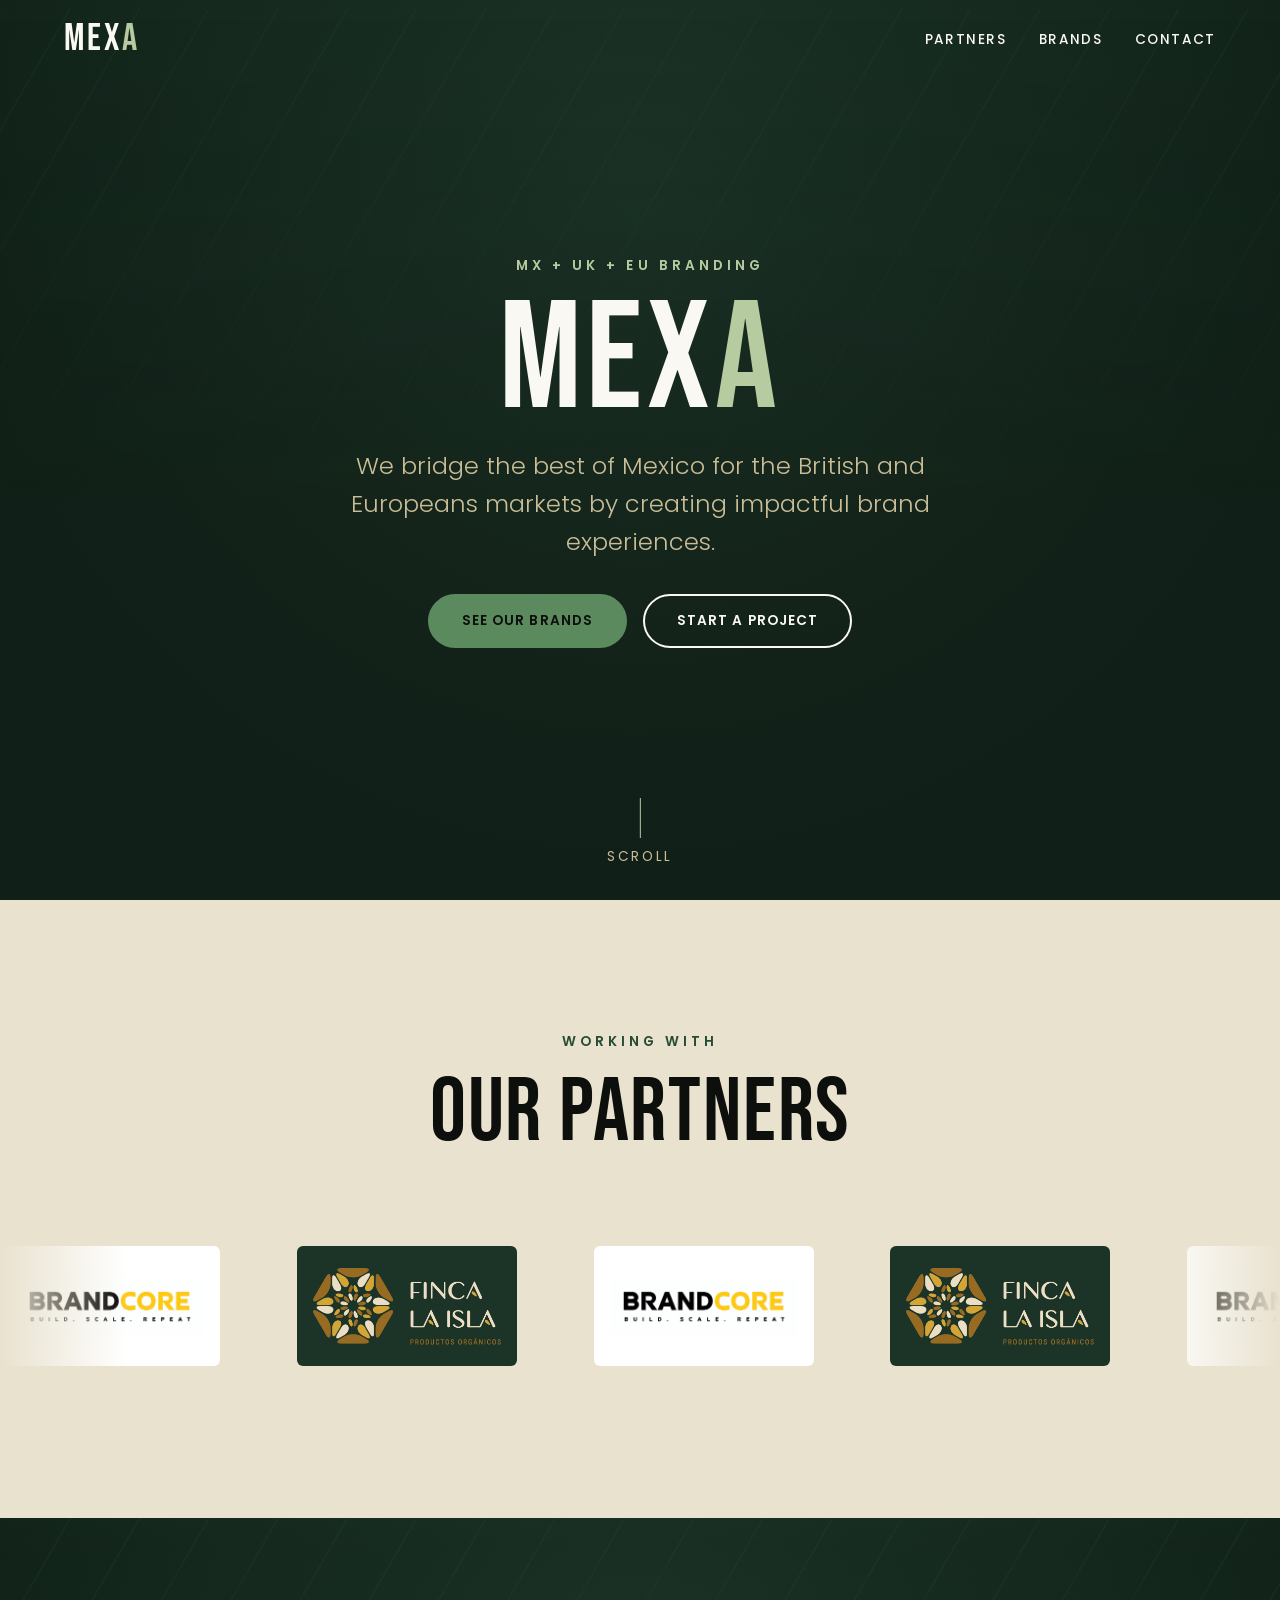
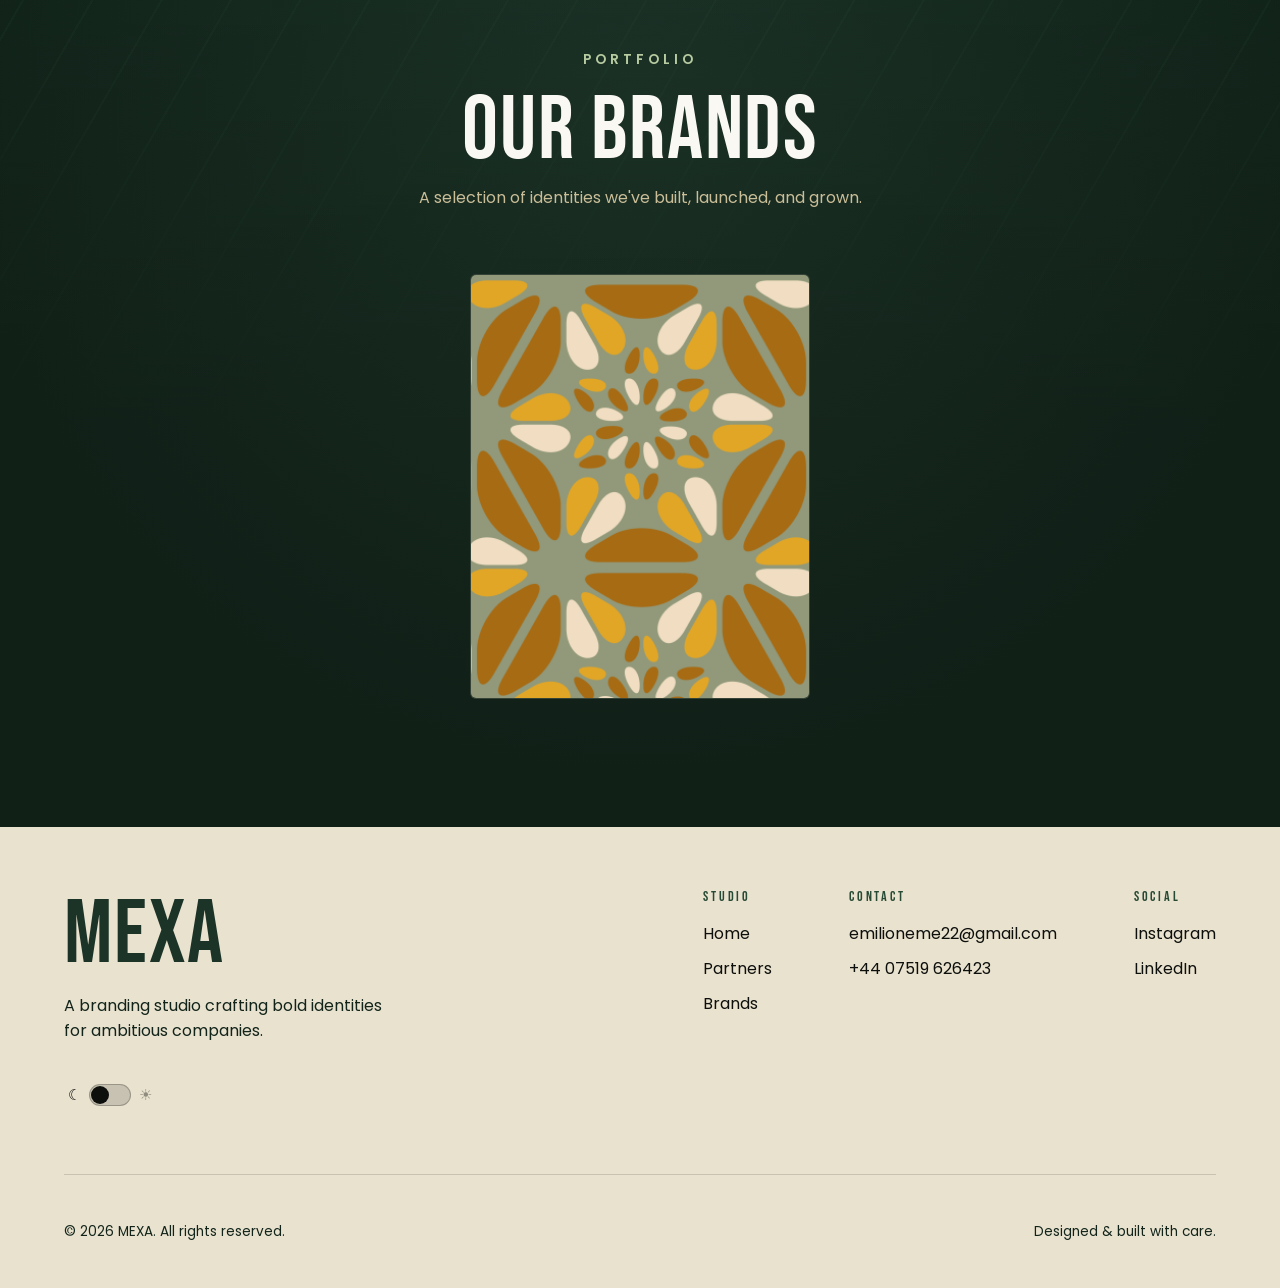
==== index.html @ a488d6d0 "Migrated repo" ====
<!DOCTYPE html>
<html lang="en">
<head>
    <meta charset="UTF-8">
    <meta name="viewport" content="width=device-width, initial-scale=1.0">
    <title>MEXA</title>
    <meta name="description" content="MEXA is a branding studio crafting bold identities for ambitious brands.">
    <link rel="preconnect" href="https://fonts.googleapis.com">
    <link rel="preconnect" href="https://fonts.gstatic.com" crossorigin>
    <link href="https://fonts.googleapis.com/css2?family=Bebas+Neue&family=Poppins:wght@300;400;500;600;700;800&display=swap" rel="stylesheet">
    <link rel="stylesheet" href="css/variables.css">
    <link rel="stylesheet" href="css/main.css">
    <link rel="stylesheet" href="css/components/header.css">
    <link rel="stylesheet" href="css/components/hero.css">
    <link rel="stylesheet" href="css/components/partners.css">
    <link rel="stylesheet" href="css/components/brands.css">
    <link rel="stylesheet" href="css/components/footer.css">
    <link rel="stylesheet" href="css/components/parallax.css">
</head>
<body>
    <div id="header-root" data-include="components/header.html"></div>
    <main>
        <div id="hero-root" data-include="components/hero.html"></div>
        <div id="partners-root" data-include="components/partners.html"></div>
        <div id="brands-root" data-include="components/brands.html"></div>
    </main>
    <div id="footer-root" data-include="components/footer.html"></div>

    <script src="js/data/brands.data.js" defer></script>
    <script src="js/data/partners.data.js" defer></script>
    <script src="js/components/parallax.js" defer></script>
    <script src="js/components/partners.js" defer></script>
    <script src="js/components/brands.js" defer></script>
    <script src="js/main.js" defer></script>
</body>
</html>
---- css/variables.css ----
:root {
  /* Color palette — greens, beige, black & white */
  --color-black: #0d0f0c;
  --color-black-soft: #16180f;
  --color-white: #faf8f2;
  --color-beige: #e9e2cf;
  --color-beige-dark: #cabe98;
  --color-beige-darker: #a99b6c;
  --color-green-900: #12241a;
  --color-green-800: #1c3327;
  --color-green-700: #274a35;
  --color-green-600: #3a6b4a;
  --color-green-500: #5c8a5f;
  --color-green-400: #8bab7c;
  --color-green-300: #b7cba1;

  /* Semantic tokens */
  --bg-primary: var(--color-black);
  --bg-secondary: var(--color-green-900);
  --bg-surface: var(--color-beige);
  --text-primary: var(--color-white);
  --text-on-light: var(--color-black);
  --text-muted: var(--color-beige-dark);
  --accent: var(--color-green-500);
  --accent-light: var(--color-green-300);
  --border-color: rgba(233, 226, 207, 0.16);

  /* Typography */
  --font-display: "Bebas Neue", "Poppins", sans-serif;
  --font-body: "Poppins", -apple-system, BlinkMacSystemFont, sans-serif;

  --fs-huge: clamp(3.5rem, 12vw, 11rem);
  --fs-xl: clamp(2.5rem, 7vw, 6rem);
  --fs-lg: clamp(1.8rem, 4vw, 3.2rem);
  --fs-md: clamp(1.1rem, 2vw, 1.5rem);
  --fs-body: clamp(1rem, 1.2vw, 1.15rem);
  --fs-sm: 0.85rem;

  /* Spacing */
  --space-xs: 0.5rem;
  --space-sm: 1rem;
  --space-md: 2rem;
  --space-lg: 4rem;
  --space-xl: 8rem;

  /* Layout */
  --max-width: 1400px;
  --radius: 6px;
  --transition: 0.35s cubic-bezier(0.22, 1, 0.36, 1);
}
---- css/main.css ----
*,
*::before,
*::after {
  box-sizing: border-box;
}

html {
  scroll-behavior: smooth;
}

body {
  margin: 0;
  background: var(--bg-primary);
  color: var(--text-primary);
  font-family: var(--font-body);
  font-size: var(--fs-body);
  line-height: 1.6;
  overflow-x: hidden;
}

img {
  max-width: 100%;
  display: block;
}

a {
  color: inherit;
  text-decoration: none;
}

ul {
  list-style: none;
  margin: 0;
  padding: 0;
}

h1, h2, h3, h4 {
  font-family: var(--font-display);
  font-weight: 400;
  letter-spacing: 0.02em;
  margin: 0;
  line-height: 1;
}

.container {
  max-width: var(--max-width);
  margin-inline: auto;
  padding-inline: clamp(1.5rem, 5vw, 4rem);
}

.eyebrow {
  display: inline-block;
  font-family: var(--font-body);
  font-size: var(--fs-sm);
  font-weight: 600;
  letter-spacing: 0.3em;
  text-transform: uppercase;
  color: var(--accent-light);
  margin-bottom: var(--space-sm);
}

.btn {
  display: inline-flex;
  align-items: center;
  gap: 0.6rem;
  padding: 0.9rem 2rem;
  border: 2px solid var(--text-primary);
  border-radius: 999px;
  font-family: var(--font-body);
  font-weight: 600;
  font-size: var(--fs-sm);
  letter-spacing: 0.08em;
  text-transform: uppercase;
  background: transparent;
  color: var(--text-primary);
  cursor: pointer;
  transition: background var(--transition), color var(--transition), transform var(--transition);
}

.btn:hover {
  background: var(--text-primary);
  color: var(--text-on-light);
  transform: translateY(-2px);
}

.btn--solid {
  background: var(--accent);
  border-color: var(--accent);
  color: var(--color-black);
}

.btn--solid:hover {
  background: var(--accent-light);
  border-color: var(--accent-light);
  color: var(--color-black);
}

section {
  position: relative;
}

/* Reveal-on-scroll (pure CSS/JS toggle) */
.reveal {
  opacity: 0;
  transform: translateY(40px);
  transition: opacity 0.9s ease, transform 0.9s ease;
}

.reveal.is-visible {
  opacity: 1;
  transform: translateY(0);
}

::selection {
  background: var(--accent);
  color: var(--color-black);
}

::-webkit-scrollbar {
  width: 10px;
}
::-webkit-scrollbar-track {
  background: var(--color-black);
}
::-webkit-scrollbar-thumb {
  background: var(--color-green-700);
  border-radius: 10px;
}

@media (max-width: 768px) {
  .container {
    padding-inline: 1.25rem;
  }
}
---- css/components/header.css ----
.site-header {
  position: fixed;
  inset: 0 0 auto 0;
  z-index: 100;
  display: flex;
  align-items: center;
  justify-content: space-between;
  padding: 1.25rem clamp(1.5rem, 5vw, 4rem);
  background: transparent;
  transition: background var(--transition), padding var(--transition), backdrop-filter var(--transition);
}

.site-header.is-scrolled {
  background: rgba(13, 15, 12, 0.85);
  backdrop-filter: blur(10px);
  padding-block: 0.85rem;
  border-bottom: 1px solid var(--border-color);
}

.site-header .logo {
  display: inline-flex;
  align-items: center;
}

.site-header .logo h1 {
  font-family: var(--font-display);
  font-size: clamp(1.8rem, 3vw, 2.4rem);
  letter-spacing: 0.08em;
  color: var(--text-primary);
  transition: color var(--transition);
}

.site-header .logo:hover h1 {
  color: var(--accent-light);
}

.site-header .logo span {
  color: var(--accent-light);
}

.site-header nav ul {
  display: flex;
  gap: clamp(1.2rem, 2.5vw, 2.5rem);
}

.site-header nav a {
  font-size: var(--fs-sm);
  font-weight: 500;
  letter-spacing: 0.12em;
  text-transform: uppercase;
  color: var(--text-primary);
  position: relative;
  padding-bottom: 4px;
}

.site-header nav a::after {
  content: "";
  position: absolute;
  left: 0;
  bottom: 0;
  width: 0;
  height: 2px;
  background: var(--accent-light);
  transition: width var(--transition);
}

.site-header nav a:hover::after {
  width: 100%;
}

.site-header__right {
  display: flex;
  align-items: center;
  gap: 1.5rem;
}

.nav-toggle {
  display: none;
  flex-direction: column;
  gap: 5px;
  background: none;
  border: none;
  cursor: pointer;
  padding: 0.4rem;
}

.nav-toggle span {
  width: 26px;
  height: 2px;
  background: var(--text-primary);
}

@media (max-width: 768px) {
  .nav-toggle {
    display: flex;
  }

  .site-header nav {
    position: fixed;
    inset: 0;
    background: var(--color-black-soft);
    display: flex;
    align-items: center;
    justify-content: center;
    transform: translateX(100%);
    transition: transform var(--transition);
  }

  .site-header nav.is-open {
    transform: translateX(0);
  }

  .site-header nav ul {
    flex-direction: column;
    text-align: center;
    gap: 2.5rem;
  }

  .site-header nav a {
    font-size: var(--fs-lg);
  }
}
---- css/components/hero.css ----
.hero {
  min-height: 100vh;
  display: flex;
  flex-direction: column;
  align-items: center;
  justify-content: center;
  text-align: center;
  overflow: hidden;
  background: radial-gradient(circle at 50% 20%, var(--color-green-800), var(--color-green-900) 70%);
  padding: var(--space-xl) 1.5rem;
  transition: background var(--transition);
}

.hero.hero--no-shadow {
  background: var(--color-green-800);
}

.hero__bg-layer {
  position: absolute;
  inset: 0;
  z-index: 0;
  opacity: 0.18;
  background:
    linear-gradient(180deg, transparent 0%, var(--color-black) 55%),
    repeating-linear-gradient(120deg, var(--color-green-700) 0px, var(--color-green-700) 2px, transparent 2px, transparent 60px);
  will-change: transform;
  transition: opacity var(--transition), background var(--transition);
}

.hero.hero--no-shadow .hero__bg-layer {
  background: repeating-linear-gradient(120deg, var(--color-green-700) 0px, var(--color-green-700) 2px, transparent 2px, transparent 60px);
}

.hero__content {
  position: relative;
  z-index: 2;
  max-width: 900px;
}

.hero__brand {
  font-family: var(--font-display);
  font-size: var(--fs-huge);
  line-height: 0.9;
  letter-spacing: 0.03em;
  color: var(--text-primary);
  margin-bottom: var(--space-sm);
}

.hero__brand span {
  color: var(--accent-light);
}

.hero__tagline {
  font-size: var(--fs-md);
  font-weight: 300;
  color: var(--text-muted);
  max-width: 620px;
  margin: 0 auto var(--space-md);
}

.hero__actions {
  display: flex;
  gap: 1rem;
  justify-content: center;
  flex-wrap: wrap;
}

.hero__shadow-toggle {
  display: inline-block;
  margin-top: var(--space-sm);
  padding: 0.5rem 1.1rem;
  border: 1px solid var(--border-color);
  border-radius: 999px;
  background: transparent;
  color: var(--text-muted);
  font-family: var(--font-body);
  font-size: var(--fs-sm);
  letter-spacing: 0.06em;
  cursor: pointer;
  transition: color var(--transition), border-color var(--transition), background var(--transition);
}

.hero__shadow-toggle:hover {
  color: var(--text-primary);
  border-color: var(--accent-light);
  background: rgba(233, 226, 207, 0.06);
}

.hero__scroll-cue {
  position: absolute;
  bottom: var(--space-md);
  left: 50%;
  transform: translateX(-50%);
  z-index: 2;
  display: flex;
  flex-direction: column;
  align-items: center;
  gap: 0.5rem;
  font-size: var(--fs-sm);
  letter-spacing: 0.2em;
  text-transform: uppercase;
  color: var(--text-muted);
}

.hero__scroll-cue .line {
  width: 1px;
  height: 40px;
  background: var(--accent-light);
  animation: scroll-cue 2s ease-in-out infinite;
}

@keyframes scroll-cue {
  0% { transform: scaleY(0); transform-origin: top; }
  50% { transform: scaleY(1); transform-origin: top; }
  50.01% { transform-origin: bottom; }
  100% { transform: scaleY(0); transform-origin: bottom; }
}
---- css/components/partners.css ----
.partners {
  background: var(--bg-surface);
  color: var(--text-on-light);
  padding: var(--space-xl) 0;
  overflow: hidden;
}

.partners__header {
  text-align: center;
  margin-bottom: var(--space-lg);
}

.partners__header .eyebrow {
  color: var(--color-green-700);
}

.partners__header h2 {
  font-size: var(--fs-xl);
  color: var(--color-black);
}

.partners__marquee {
  position: relative;
  width: 100%;
  overflow: hidden;
  padding: 1.5rem 0;
  mask-image: linear-gradient(90deg, transparent, black 10%, black 90%, transparent);
  -webkit-mask-image: linear-gradient(90deg, transparent, black 10%, black 90%, transparent);
}

.partners__track {
  display: flex;
  width: max-content;
  gap: clamp(2.5rem, 6vw, 5.5rem);
  align-items: center;
  animation: marquee 28s linear infinite;
}

.partners__marquee:hover .partners__track {
  animation-play-state: paused;
}

.partner-logo {
  flex: 0 0 auto;
  width: 220px;
  height: 120px;
  display: flex;
  align-items: center;
  justify-content: center;
  padding: 1rem;
  border-radius: var(--radius);
  filter: brightness(1) saturate(1);
  opacity: 1;
  transition: opacity var(--transition), filter var(--transition), transform var(--transition), background-color var(--transition);
}

.partner-logo:hover {
  transform: scale(1.15);
}

.partner-logo img {
  max-height: 100%;
  width: auto;
  object-fit: contain;
}

/* Fallback: big letter block when logo image fails to load */
.partner-logo.img-fallback {
  background: var(--color-green-800);
  border-radius: var(--radius);
}

.partner-logo.img-fallback::before {
  content: attr(data-fallback);
  font-family: var(--font-display);
  font-size: 3.2rem;
  color: var(--color-beige);
}

@keyframes marquee {
  from { transform: translateX(0); }
  to { transform: translateX(-50%); }
}

@media (max-width: 768px) {
  .partner-logo {
    width: 150px;
    height: 90px;
  }
}
---- css/components/brands.css ----
.brands {
  position: relative;
  background: radial-gradient(circle at 50% 20%, var(--color-green-800), var(--color-green-900) 70%);
  padding: var(--space-xl) 0;
  overflow: hidden;
  transition: background var(--transition);
}

.brands.hero--no-shadow {
  background: var(--color-green-800);
}

.brands__bg-layer {
  position: absolute;
  inset: 0;
  z-index: 0;
  opacity: 0.18;
  background:
    linear-gradient(180deg, transparent 0%, var(--color-black) 55%),
    repeating-linear-gradient(120deg, var(--color-green-700) 0px, var(--color-green-700) 2px, transparent 2px, transparent 60px);
  transition: opacity var(--transition), background var(--transition);
}

.brands.hero--no-shadow .brands__bg-layer {
  background: repeating-linear-gradient(120deg, var(--color-green-700) 0px, var(--color-green-700) 2px, transparent 2px, transparent 60px);
}

.brands .container {
  position: relative;
  z-index: 2;
}

.brands__header {
  text-align: center;
  margin-bottom: var(--space-lg);
}

.brands__header h2 {
  font-size: var(--fs-xl);
}

.brands__header p {
  color: var(--text-muted);
  max-width: 560px;
  margin: var(--space-xs) auto 0;
}

.brands-container {
  display: grid;
  grid-template-columns: repeat(auto-fit, minmax(280px, 340px));
  gap: var(--space-md);
  justify-content: center;
}

.brand-item {
  position: relative;
  width: 100%;
  max-width: 340px;
  aspect-ratio: 4 / 5;
  border-radius: var(--radius);
  overflow: hidden;
  background: var(--color-green-900);
  border: 1px solid var(--border-color);
  isolation: isolate;
  cursor: pointer;
}

.brand-item img {
  position: absolute;
  inset: 0;
  width: 100%;
  height: 100%;
  object-fit: cover;
  transition: transform var(--transition), opacity var(--transition);
}

.brand-item:hover img {
  transform: scale(1.08);
}

/* Fallback: big letter fills the rectangle when the image can't load */
.brand-item.img-fallback {
  display: flex;
  align-items: center;
  justify-content: center;
  background: linear-gradient(160deg, var(--color-green-700), var(--color-green-900));
}

.brand-item.img-fallback::before {
  content: attr(data-fallback);
  font-family: var(--font-display);
  font-size: clamp(6rem, 16vw, 10rem);
  color: rgba(233, 226, 207, 0.9);
  line-height: 1;
}

.brand-item__overlay {
  position: absolute;
  inset: auto 0 0 0;
  z-index: 2;
  padding: var(--space-md);
  background: linear-gradient(0deg, rgba(0, 0, 0, 0.85) 0%, transparent 100%);
  transform: translateY(10%);
  opacity: 0;
  transition: opacity var(--transition), transform var(--transition);
}

.brand-item:hover .brand-item__overlay {
  opacity: 1;
  transform: translateY(0);
}

.brand-item__overlay h3 {
  font-size: var(--fs-lg);
  color: var(--text-primary);
}

.brand-item__overlay p {
  margin: 0.4rem 0 0;
  font-size: var(--fs-sm);
  color: var(--text-muted);
}
---- css/components/footer.css ----
.site-footer {
  background: var(--color-beige);
  color: var(--color-black);
  padding: var(--space-lg) 0 var(--space-md);
}

.site-footer__top {
  display: flex;
  flex-wrap: wrap;
  gap: var(--space-lg);
  justify-content: space-between;
  padding-bottom: var(--space-lg);
  border-bottom: 1px solid rgba(13, 15, 12, 0.15);
}

.site-footer__brand h2 {
  font-size: var(--fs-xl);
  color: var(--color-green-800);
}

.site-footer__brand p {
  max-width: 320px;
  margin-top: 0.75rem;
  color: var(--color-green-900);
}

.dark-mode-toggle {
  display: inline-flex;
  align-items: center;
  gap: 0.5rem;
  background: none;
  border: none;
  cursor: pointer;
  padding: 0.25rem;
  margin-top: 1.25rem;
  color: var(--color-black);
}

.dark-mode-toggle__icon {
  font-size: 0.95rem;
  line-height: 1;
  opacity: 0.4;
  transition: opacity var(--transition);
}

.dark-mode-toggle[aria-checked="false"] .dark-mode-toggle__icon--moon,
.dark-mode-toggle[aria-checked="true"] .dark-mode-toggle__icon--sun {
  opacity: 1;
}

.dark-mode-toggle__track {
  position: relative;
  width: 42px;
  height: 22px;
  border-radius: 999px;
  background: rgba(13, 15, 12, 0.15);
  border: 1px solid rgba(13, 15, 12, 0.25);
  transition: background var(--transition);
}

.dark-mode-toggle__thumb {
  position: absolute;
  top: 1px;
  left: 1px;
  width: 18px;
  height: 18px;
  border-radius: 50%;
  background: var(--color-black);
  transition: transform var(--transition), background var(--transition);
}

.dark-mode-toggle[aria-checked="true"] .dark-mode-toggle__track {
  background: var(--color-green-600);
}

.dark-mode-toggle[aria-checked="true"] .dark-mode-toggle__thumb {
  transform: translateX(20px);
  background: var(--color-beige);
}

.site-footer__links {
  display: flex;
  gap: clamp(2rem, 6vw, 5rem);
  flex-wrap: wrap;
}

.site-footer__col h4 {
  font-size: var(--fs-sm);
  text-transform: uppercase;
  letter-spacing: 0.2em;
  color: var(--color-green-700);
  margin-bottom: 1rem;
}

.site-footer__col ul {
  display: flex;
  flex-direction: column;
  gap: 0.6rem;
}

.site-footer__col a {
  color: var(--color-black);
  transition: color var(--transition);
}

.site-footer__col a:hover {
  color: var(--color-green-700);
}

.site-footer__bottom {
  display: flex;
  flex-wrap: wrap;
  gap: 1rem;
  justify-content: space-between;
  padding-top: var(--space-md);
  font-size: var(--fs-sm);
  color: var(--color-green-900);
}
---- css/components/parallax.css ----
/* Pure CSS/JS parallax utilities used across sections */

[data-parallax] {
  will-change: transform;
}

@media (prefers-reduced-motion: reduce) {
  [data-parallax] {
    transform: none !important;
  }
}
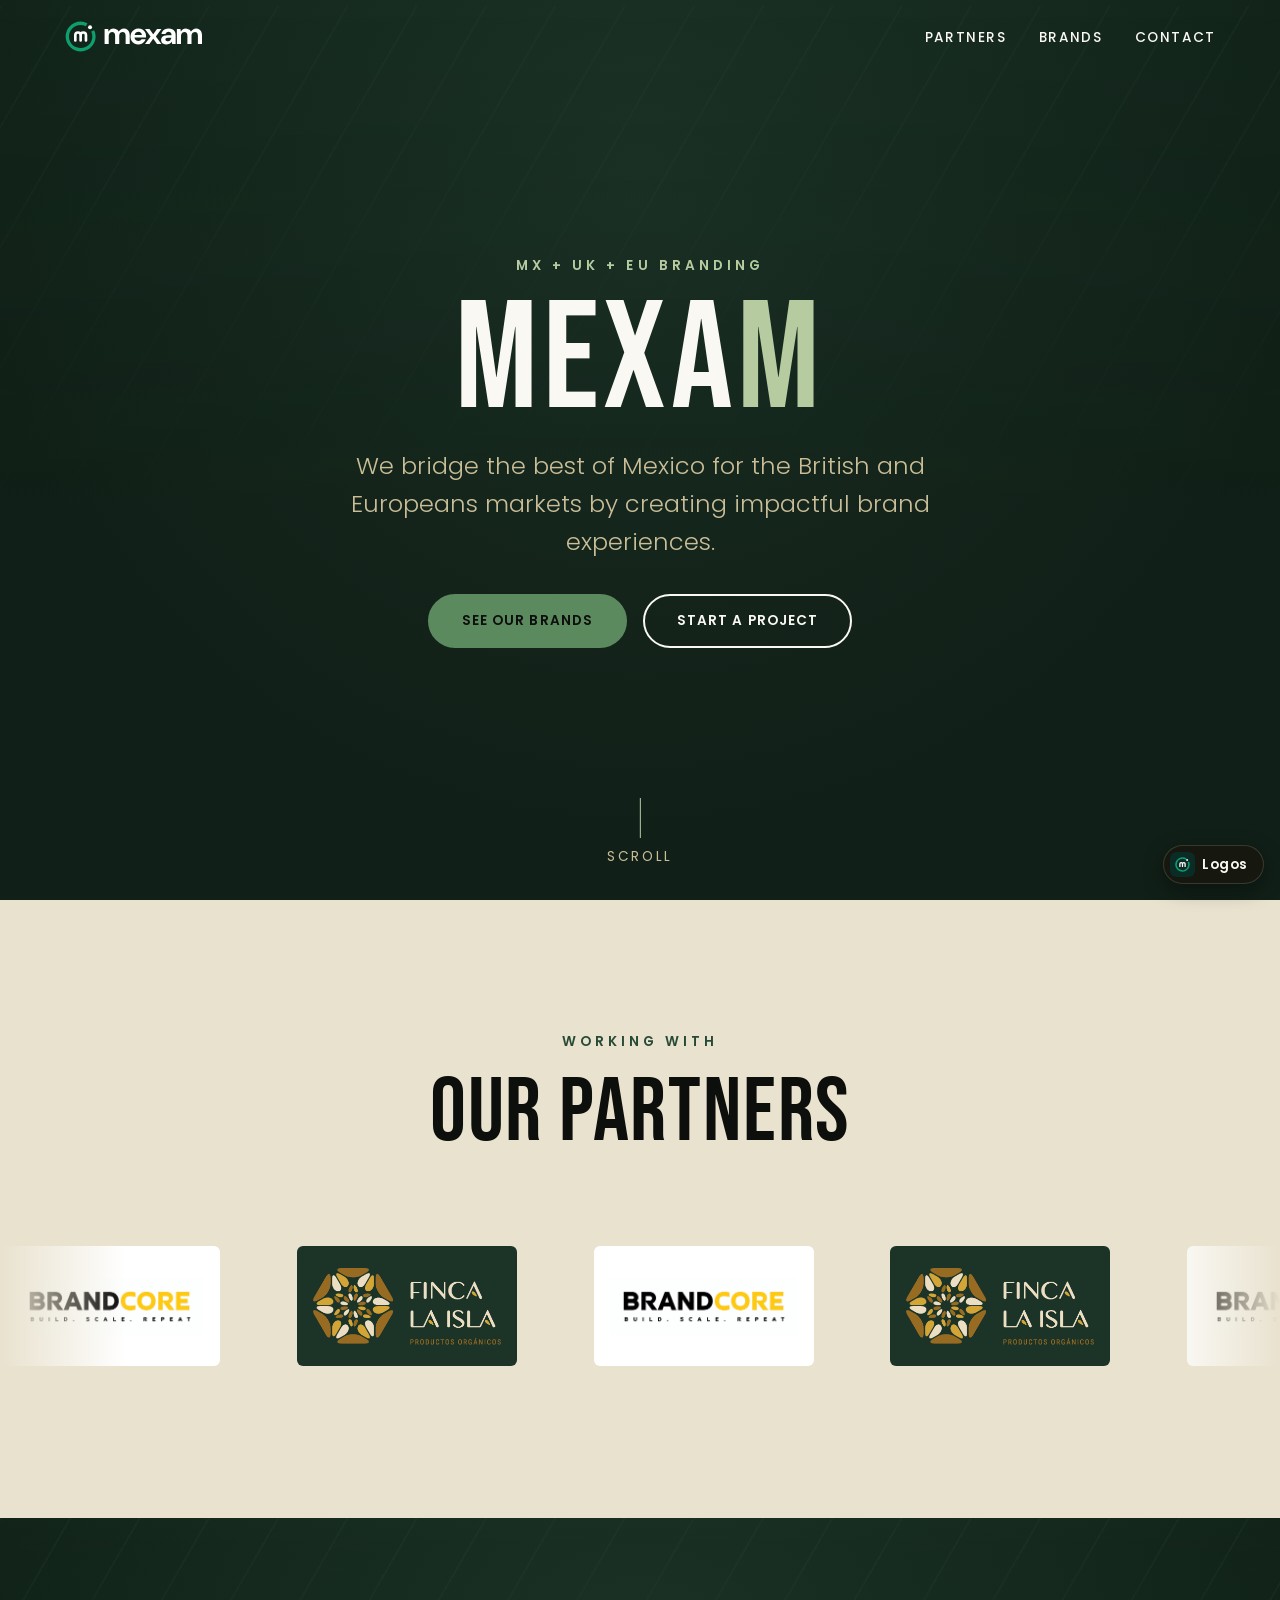
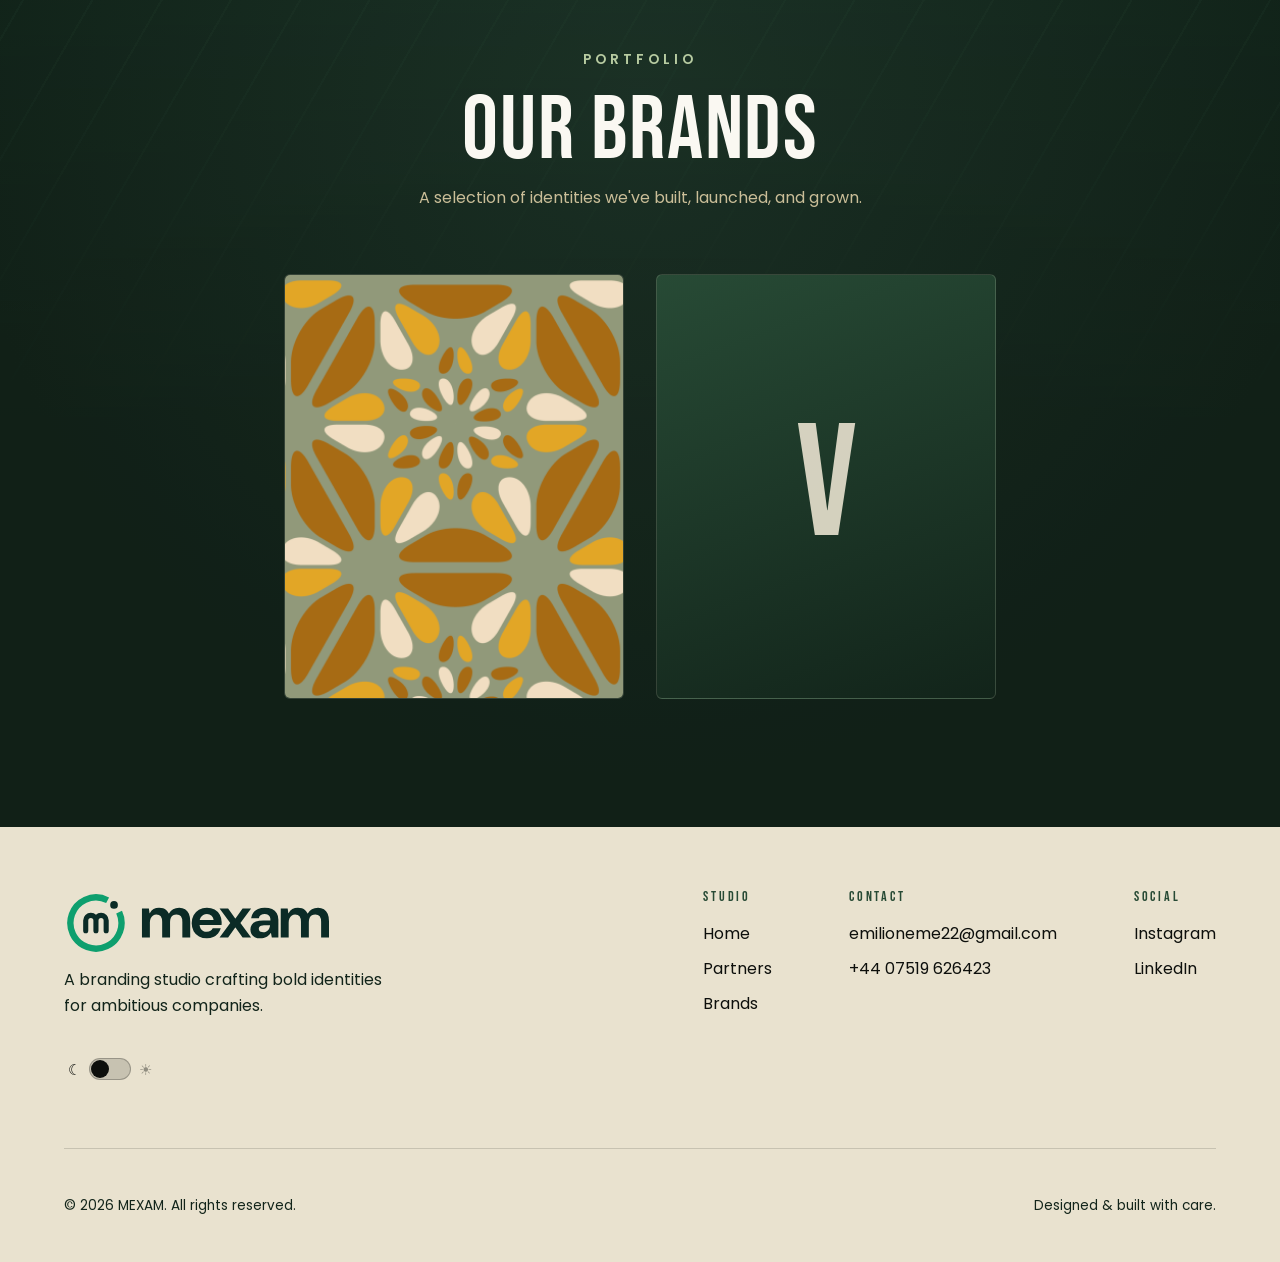
==== commit 57c7a65b: "Add MEXAM logo set and logo switcher; rename site to MEXAM - assets/logo/: nine logo directions (A–I" ====
--- a/index.html
+++ b/index.html
@@ -3,8 +3,9 @@
 <head>
     <meta charset="UTF-8">
     <meta name="viewport" content="width=device-width, initial-scale=1.0">
-    <title>MEXA</title>
-    <meta name="description" content="MEXA is a branding studio crafting bold identities for ambitious brands.">
+    <title>MEXAM</title>
+    <meta name="description" content="MEXAM is a branding studio crafting bold identities for ambitious brands.">
+    <link rel="icon" id="site-favicon" type="image/svg+xml" href="assets/logo/signature-ring/icon.svg">
     <link rel="preconnect" href="https://fonts.googleapis.com">
     <link rel="preconnect" href="https://fonts.gstatic.com" crossorigin>
     <link href="https://fonts.googleapis.com/css2?family=Bebas+Neue&family=Poppins:wght@300;400;500;600;700;800&display=swap" rel="stylesheet">
@@ -16,6 +17,9 @@
     <link rel="stylesheet" href="css/components/brands.css">
     <link rel="stylesheet" href="css/components/footer.css">
     <link rel="stylesheet" href="css/components/parallax.css">
+    <link rel="stylesheet" href="css/components/logo-switcher.css">
+    <script src="js/data/logos.data.js"></script>
+    <script src="js/components/logo-switcher.js"></script>
 </head>
 <body>
     <div id="header-root" data-include="components/header.html"></div>
--- a/css/components/header.css
+++ b/css/components/header.css
@@ -23,19 +23,17 @@
 }
 
 .site-header .logo h1 {
-  font-family: var(--font-display);
-  font-size: clamp(1.8rem, 3vw, 2.4rem);
-  letter-spacing: 0.08em;
-  color: var(--text-primary);
-  transition: color var(--transition);
+  line-height: 0;
 }
 
-.site-header .logo:hover h1 {
-  color: var(--accent-light);
+.site-header .logo__img {
+  height: clamp(1.9rem, 2.6vw, 2.5rem);
+  width: auto;
+  transition: opacity var(--transition);
 }
 
-.site-header .logo span {
-  color: var(--accent-light);
+.site-header .logo:hover .logo__img {
+  opacity: 0.8;
 }
 
 .site-header nav ul {
--- a/css/components/footer.css
+++ b/css/components/footer.css
@@ -14,8 +14,12 @@
 }
 
 .site-footer__brand h2 {
-  font-size: var(--fs-xl);
-  color: var(--color-green-800);
+  line-height: 0;
+}
+
+.site-footer__logo {
+  height: clamp(2.75rem, 5vw, 4rem);
+  width: auto;
 }
 
 .site-footer__brand p {
--- a/css/components/logo-switcher.css
+++ b/css/components/logo-switcher.css
@@ -0,0 +1,95 @@
+/* ==========================================================================
+   LOGO SWITCHER — floating logo picker (preview tool)
+   ========================================================================== */
+.logo-switcher {
+  position: fixed;
+  right: var(--space-sm);
+  bottom: var(--space-sm);
+  z-index: 110;
+  display: flex;
+  flex-direction: column-reverse;
+  align-items: flex-end;
+  gap: var(--space-xs);
+  font-family: var(--font-body);
+  font-size: var(--fs-sm);
+}
+
+.logo-switcher__toggle {
+  display: inline-flex;
+  align-items: center;
+  gap: 0.55em;
+  padding: 0.45em 1.1em 0.45em 0.5em;
+  border: 1px solid var(--border-color);
+  border-radius: 999px;
+  background: var(--color-black-soft);
+  color: var(--text-primary);
+  font: inherit;
+  font-weight: 600;
+  letter-spacing: 0.04em;
+  cursor: pointer;
+  box-shadow: 0 6px 20px rgba(0, 0, 0, 0.35);
+}
+
+.logo-switcher__toggle:hover {
+  border-color: var(--accent-light);
+}
+
+.logo-switcher__toggle-icon {
+  width: 1.8em;
+  height: 1.8em;
+  border-radius: 0.45em;
+}
+
+.logo-switcher__panel {
+  display: flex;
+  flex-direction: column;
+  gap: 2px;
+  min-width: 270px;
+  max-height: calc(100vh - 6rem);
+  overflow-y: auto;
+  padding: var(--space-xs);
+  border: 1px solid var(--border-color);
+  border-radius: var(--radius);
+  background: var(--color-black-soft);
+  box-shadow: 0 10px 30px rgba(0, 0, 0, 0.4);
+}
+
+.logo-switcher__panel[hidden] {
+  display: none;
+}
+
+.logo-switcher__option {
+  display: flex;
+  flex-direction: column;
+  align-items: flex-start;
+  gap: 0.35em;
+  padding: 0.6em 0.7em;
+  border: 1px solid transparent;
+  border-radius: var(--radius);
+  background: transparent;
+  color: var(--text-muted);
+  font: inherit;
+  text-align: left;
+  cursor: pointer;
+}
+
+.logo-switcher__option:hover {
+  background: rgba(233, 226, 207, 0.06);
+  color: var(--text-primary);
+}
+
+.logo-switcher__option[aria-pressed="true"] {
+  border-color: var(--accent-light);
+  color: var(--text-primary);
+  font-weight: 600;
+}
+
+.logo-switcher__preview img {
+  height: 1.6rem;
+  width: auto;
+}
+
+.logo-switcher__name {
+  font-size: 0.78rem;
+  letter-spacing: 0.04em;
+}
